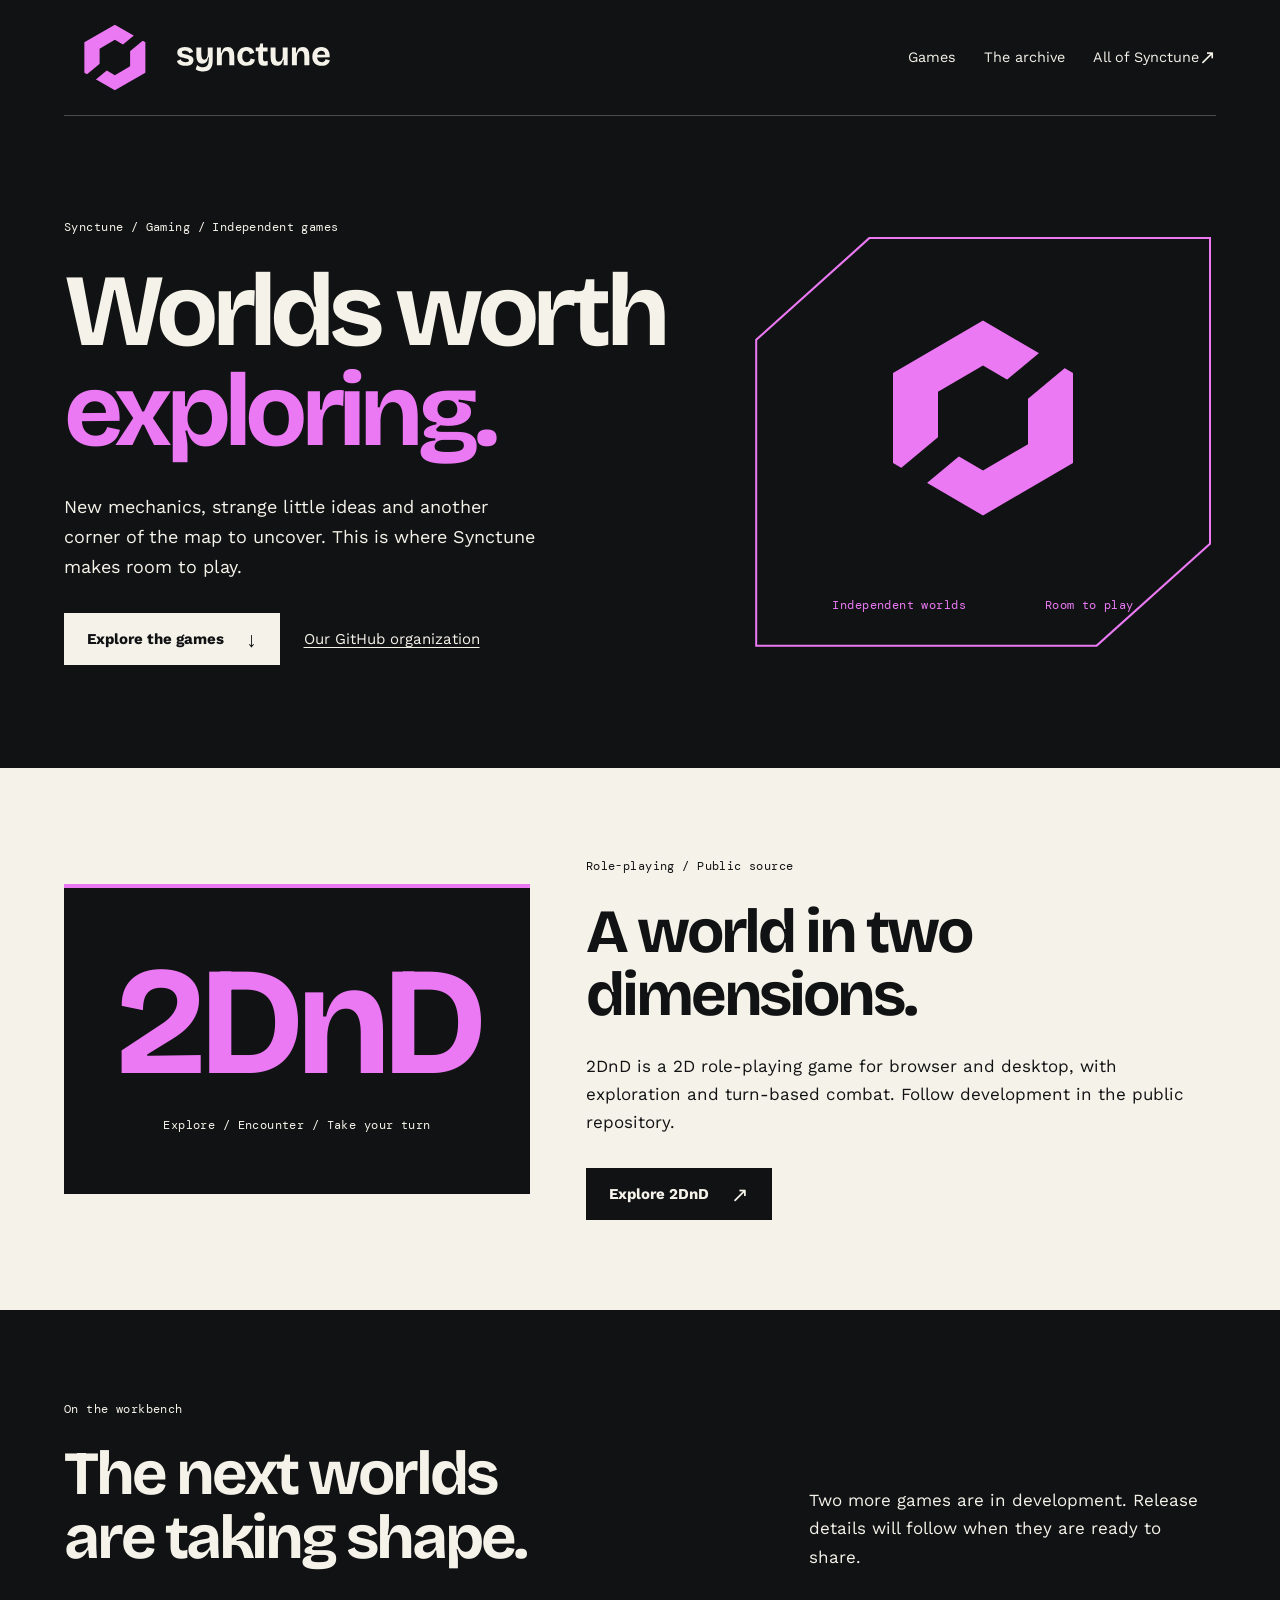
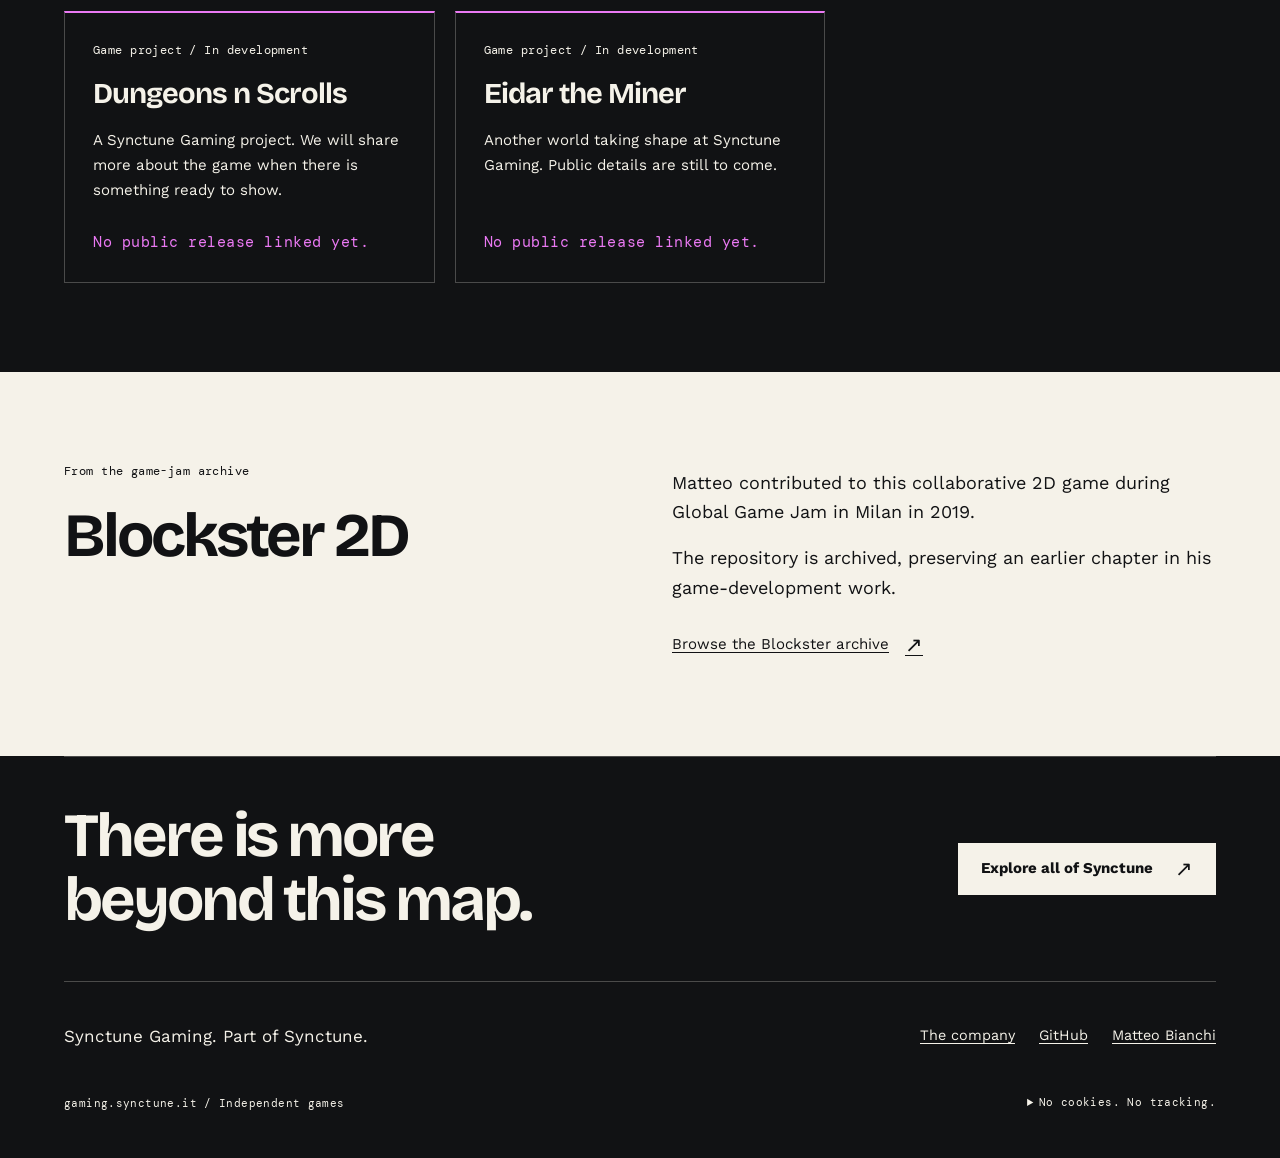
==== index.html @ dce4c758 "Build dependency-free Synctune Gaming website" ====
<!doctype html>
<html lang="en">
<head>
  <meta charset="utf-8">
  <meta name="viewport" content="width=device-width, initial-scale=1">
  <meta name="description" content="Explore Synctune Gaming: 2DnD, Dungeons n Scrolls, Eidar the Miner and independent game-development experiments.">
  <meta name="theme-color" content="#111214">
  <meta property="og:type" content="website">
  <meta property="og:title" content="Synctune Gaming | Worlds worth exploring">
  <meta property="og:description" content="Independent games, strange ideas and the next world taking shape. A branch of Synctune.">
  <meta property="og:url" content="https://gaming.synctune.it/">
  <meta property="og:image" content="https://gaming.synctune.it/assets/social.png">
  <meta property="og:image:alt" content="Synctune Gaming's orchid Rift symbol and wordmark.">
  <link rel="canonical" href="https://gaming.synctune.it/">
  <link rel="icon" href="assets/favicon.svg" type="image/svg+xml">
  <link rel="apple-touch-icon" href="assets/apple-touch-icon.png">
  <link rel="stylesheet" href="assets/styles.css">
  <link rel="stylesheet" href="assets/brand.css">
  <link rel="preload" href="assets/fonts/BricolageGrotesque-Bold.ttf" as="font" type="font/ttf" crossorigin>
  <title>Synctune Gaming | Worlds worth exploring</title>
</head>
<body>
  <a class="skip-link" href="#main">Skip to content</a>
  <header class="site-header wrap">
    <a class="brand" href="index.html"><img src="assets/logo.svg" alt="Synctune Gaming home" width="881" height="320"></a>
    <nav class="site-nav" aria-label="Main navigation"><a href="#games">Games</a><a href="#archive">The archive</a><a href="https://synctune.it">All of Synctune <span class="arrow" aria-hidden="true">&#8599;</span></a></nav>
  </header>
  <main id="main" tabindex="-1">
    <section class="branch-hero wrap" aria-labelledby="hero-title">
      <div class="hero-copy"><p class="eyebrow">Synctune / Gaming / Independent games</p><h1 id="hero-title">Worlds worth<br><span class="accent">exploring.</span></h1><p>New mechanics, strange little ideas and another corner of the map to uncover. This is where Synctune makes room to play.</p><div class="actions"><a class="button" href="#games">Explore the games <span class="arrow" aria-hidden="true">&#8595;</span></a><a class="text-link" href="https://github.com/synctune-gaming">Our GitHub organization</a></div></div>
      <div class="hero-art rift" aria-hidden="true"><img src="assets/symbol.svg" alt="" width="320" height="320"><div class="art-caption"><span>Independent worlds</span><span>Room to play</span></div></div>
    </section>
    <section id="games" class="section light" aria-labelledby="game-title">
      <div class="feature wrap">
        <div class="feature-art" aria-hidden="true"><span class="feature-type">2DnD</span><p class="meta">Explore / Encounter / Take your turn</p></div>
        <div class="feature-copy"><p class="eyebrow">Role-playing / Public source</p><h2 id="game-title">A world in two<br>dimensions.</h2><p>2DnD is a 2D role-playing game for browser and desktop, with exploration and turn-based combat. Follow development in the public repository.</p><div class="actions"><a class="button" href="https://github.com/mbianchidev/2dnd">Explore 2DnD <span class="arrow" aria-hidden="true">&#8599;</span></a></div></div>
      </div>
    </section>
    <section class="section wrap" aria-labelledby="development-title">
      <div class="section-heading"><div><p class="eyebrow">On the workbench</p><h2 id="development-title">The next worlds<br>are taking shape.</h2></div><p>Two more games are in development. Release details will follow when they are ready to share.</p></div>
      <div class="cards">
        <article class="card"><p class="meta">Game project / In development</p><h3>Dungeons n Scrolls</h3><p>A Synctune Gaming project. We will share more about the game when there is something ready to show.</p><p class="availability">No public release linked yet.</p></article>
        <article class="card"><p class="meta">Game project / In development</p><h3>Eidar the Miner</h3><p>Another world taking shape at Synctune Gaming. Public details are still to come.</p><p class="availability">No public release linked yet.</p></article>
      </div>
    </section>
    <section id="archive" class="section light" aria-labelledby="archive-title">
      <div class="split wrap"><div><p class="eyebrow">From the game-jam archive</p><h2 id="archive-title">Blockster 2D</h2></div><div class="split-copy"><p>Matteo contributed to this collaborative 2D game during Global Game Jam in Milan in 2019.</p><p>The repository is archived, preserving an earlier chapter in his game-development work.</p><a class="text-link" href="https://github.com/mbianchigaming/blockster-2d">Browse the Blockster archive <span class="arrow" aria-hidden="true">&#8599;</span></a></div></div>
    </section>
    <div class="contact-band wrap"><h2>There is more<br>beyond this map.</h2><a class="button" href="https://synctune.it/projects.html">Explore all of Synctune <span class="arrow" aria-hidden="true">&#8599;</span></a></div>
  </main>
  <footer class="site-footer wrap">
    <div class="footer-top"><p>Synctune Gaming. Part of Synctune.</p><nav class="footer-links" aria-label="Footer navigation"><a href="https://synctune.it">The company</a><a href="https://github.com/synctune-gaming">GitHub</a><a href="https://mbianchi.dev">Matteo Bianchi</a></nav></div>
    <div class="footer-bottom"><span>gaming.synctune.it / Independent games</span><details class="privacy"><summary>No cookies. No tracking.</summary><p>No analytics, cookies, embedded games or store widgets load here. Fonts and artwork are local. Hosting providers may process standard request data; linked project sites have their own privacy policies.</p></details></div>
  </footer>
</body>
</html>
---- assets/styles.css ----
@font-face {
  font-family: "Bricolage Grotesque";
  src: url("fonts/BricolageGrotesque-Bold.ttf") format("truetype");
  font-weight: 700;
  font-style: normal;
  font-display: swap;
}

@font-face {
  font-family: "Work Sans";
  src: url("fonts/WorkSans-Regular.ttf") format("truetype");
  font-weight: 400;
  font-style: normal;
  font-display: swap;
}

@font-face {
  font-family: "Work Sans";
  src: url("fonts/WorkSans-Bold.ttf") format("truetype");
  font-weight: 700;
  font-style: normal;
  font-display: swap;
}

@font-face {
  font-family: "DM Mono";
  src: url("fonts/DMMono-Regular.ttf") format("truetype");
  font-weight: 400;
  font-style: normal;
  font-display: swap;
}

:root {
  color-scheme: dark;
  --ink: #111214;
  --paper: #F5F2E9;
  --rule: rgb(245 242 233 / 25%);
  --gutter: clamp(20px, 5vw, 80px);
  font-family: "Work Sans", sans-serif;
  font-synthesis: none;
  color: var(--paper);
  background: var(--ink);
}

* { box-sizing: border-box; }

html { scroll-padding-top: 24px; }

body {
  margin: 0;
  font-size: 17px;
  line-height: 1.65;
}

::selection {
  color: var(--ink);
  background: var(--signal);
}

a {
  color: inherit;
  text-underline-offset: 0.22em;
  text-decoration-thickness: 1px;
}

:focus-visible {
  outline: 3px solid currentColor;
  outline-offset: 6px;
}

img {
  display: block;
  max-width: 100%;
  height: auto;
}

h1,
h2,
h3,
p,
figure { margin: 0; }

h1,
h2,
h3 {
  font-family: "Bricolage Grotesque", sans-serif;
  font-weight: 700;
  text-wrap: balance;
}

h1 {
  font-size: clamp(3.75rem, 8vw, 7.5rem);
  line-height: 0.98;
  letter-spacing: -0.065em;
}

h2 {
  font-size: clamp(2.4rem, 4.8vw, 4.5rem);
  line-height: 1.04;
  letter-spacing: -0.05em;
}

h3 {
  font-size: 1.8rem;
  line-height: 1.12;
  letter-spacing: -0.035em;
}

p { max-width: 62ch; }
p + p { margin-top: 1rem; }

.wrap {
  width: min(1280px, calc(100% - var(--gutter) * 2));
  margin-inline: auto;
}

.skip-link {
  position: absolute;
  z-index: 10;
  top: 12px;
  left: var(--gutter);
  padding: 12px 20px;
  color: var(--ink);
  background: var(--paper);
  transform: translateY(-160%);
}

.skip-link:focus { transform: none; }

.site-header {
  display: flex;
  justify-content: space-between;
  align-items: center;
  gap: 20px;
  min-height: 116px;
  border-bottom: 1px solid var(--rule);
}

.brand {
  display: block;
  flex: 0 0 auto;
  width: 280px;
}

.site-nav {
  display: flex;
  flex-wrap: wrap;
  align-items: center;
  gap: 8px 28px;
}

.site-nav a,
.footer-links a {
  display: inline-flex;
  align-items: center;
  min-height: 44px;
  font-size: 0.9rem;
}

.site-nav a { text-decoration: none; }
.site-nav a:hover { color: var(--signal); text-decoration: underline; }

.eyebrow,
.meta,
.art-caption,
.availability,
.footer-bottom {
  font-family: "DM Mono", monospace;
  font-size: 0.75rem;
  font-weight: 400;
  letter-spacing: 0.035em;
  line-height: 1.6;
}

.eyebrow { margin-bottom: 24px; }
.accent { color: var(--signal); }

.branch-hero {
  display: grid;
  grid-template-columns: 1.15fr 0.85fr;
  align-items: center;
  gap: 56px;
  padding-block: clamp(56px, 8vw, 112px);
}

.hero-copy > p:not(.eyebrow) {
  max-width: 44ch;
  margin-top: 30px;
  font-size: 1.125rem;
}

.actions {
  display: flex;
  align-items: center;
  flex-wrap: wrap;
  gap: 12px 24px;
  margin-top: 32px;
}

.button {
  display: inline-flex;
  align-items: center;
  justify-content: center;
  gap: 22px;
  min-height: 52px;
  padding: 12px 22px;
  border: 1px solid var(--paper);
  color: var(--ink);
  background: var(--paper);
  font-size: 0.94rem;
  font-weight: 700;
  line-height: 1.4;
  text-decoration: none;
}

.button:hover {
  border-color: var(--signal);
  background: var(--signal);
}

.light .button {
  border-color: var(--ink);
  color: var(--paper);
  background: var(--ink);
}

.light .button:hover {
  color: var(--ink);
  background: var(--paper);
}

.text-link {
  display: inline-flex;
  align-items: center;
  gap: 16px;
  min-height: 44px;
  font-size: 0.94rem;
}

.arrow {
  display: inline-block;
  flex: 0 0 auto;
  font-family: sans-serif;
  font-size: 1.4em;
  line-height: 1;
}

.hero-art {
  position: relative;
  display: flex;
  flex-direction: column;
  align-items: center;
  justify-content: center;
  min-height: 420px;
  padding: 32px;
  border-block: 1px solid var(--rule);
  isolation: isolate;
}

.hero-art > img {
  z-index: 1;
  width: min(100%, 300px);
}

.art-caption {
  z-index: 1;
  display: flex;
  justify-content: space-between;
  flex-wrap: wrap;
  gap: 12px;
  width: 100%;
  margin-top: 28px;
}

.section { padding-block: clamp(56px, 7vw, 96px); }

.light {
  color-scheme: light;
  --rule: rgb(17 18 20 / 25%);
  color: var(--ink);
  background: var(--paper);
}

.section-heading {
  display: flex;
  align-items: end;
  justify-content: space-between;
  gap: 32px;
  margin-bottom: 40px;
}

.section-heading h2 { max-width: 17ch; }
.section-heading > p { max-width: 37ch; }

.feature {
  display: grid;
  grid-template-columns: 0.85fr 1.15fr;
  align-items: center;
  gap: 56px;
}

.feature-art {
  display: flex;
  flex-direction: column;
  align-items: center;
  justify-content: center;
  min-height: 310px;
  padding: 32px;
  border-top: 4px solid var(--signal);
  color: var(--paper);
  background: var(--ink);
}

.feature-art img { width: 180px; }
.feature-art .meta { margin-top: 16px; }

.feature-type {
  color: var(--signal);
  font-family: "Bricolage Grotesque", sans-serif;
  font-size: clamp(5rem, 12vw, 10rem);
  line-height: 1;
  letter-spacing: -0.07em;
}

.feature-copy h2 { margin-bottom: 24px; }
.feature-copy .meta { margin-bottom: 16px; }

.cards {
  display: grid;
  grid-template-columns: repeat(3, minmax(0, 1fr));
  gap: 20px;
}

.card {
  display: flex;
  flex-direction: column;
  align-items: start;
  gap: 18px;
  min-height: 272px;
  padding: 28px;
  border: 1px solid var(--rule);
  border-top: 2px solid var(--signal);
}

.card h3 { overflow-wrap: anywhere; }
.card p:not(.meta) { font-size: 0.94rem; }
.card > a,
.card > .availability { margin-top: auto; }
.availability { padding-top: 8px; color: var(--signal); }
.light .availability { color: var(--ink); }

.split {
  display: grid;
  grid-template-columns: 1fr 1fr;
  gap: 64px;
  align-items: start;
}

.split h2 { max-width: 14ch; }
.split-copy { padding-top: 6px; }
.split-copy > p { font-size: 1.125rem; }
.split-copy .text-link { margin-top: 20px; }

.note {
  margin-top: 36px;
  padding-left: 24px;
  border-left: 2px solid var(--signal);
  font-size: 0.875rem;
}

.service-list {
  display: grid;
  grid-template-columns: 1fr 1fr;
  gap: 0 40px;
  padding: 0;
  margin: 32px 0 0;
  list-style: none;
}

.service-list li {
  padding-block: 18px;
  border-top: 1px solid var(--rule);
}

.service-list strong {
  display: block;
  font-family: "Bricolage Grotesque", sans-serif;
  font-size: 1.25rem;
  line-height: 1.3;
}

.service-list span { display: block; margin-top: 8px; font-size: 0.94rem; }

.contact-band {
  display: flex;
  align-items: center;
  flex-wrap: wrap;
  justify-content: space-between;
  gap: 32px;
  padding-block: 48px;
  border-top: 1px solid var(--rule);
}

.contact-band h2 { max-width: 17ch; }

.site-footer {
  padding-block: 32px;
  border-top: 1px solid var(--rule);
}

.footer-top,
.footer-bottom {
  display: flex;
  flex-wrap: wrap;
  justify-content: space-between;
  align-items: center;
  gap: 16px 32px;
}

.footer-top { margin-bottom: 24px; }
.footer-links { display: flex; flex-wrap: wrap; gap: 4px 24px; }
.footer-bottom { font-size: 0.6875rem; }
.footer-bottom > a { display: inline-flex; align-items: center; min-height: 44px; }

.privacy { max-width: 65ch; }
.privacy summary { cursor: pointer; min-height: 44px; padding-block: 12px; }
.privacy p { margin-block: 8px 20px; font-family: "Work Sans", sans-serif; font-size: 0.875rem; letter-spacing: normal; }

@media (max-width: 1000px) {
  .branch-hero { gap: 32px; }
  h1 { font-size: clamp(3.5rem, 8vw, 6rem); }
  .hero-art { min-height: 350px; padding: 20px; }
  .cards { grid-template-columns: repeat(2, minmax(0, 1fr)); }
  .feature { gap: 32px; }
  .split { gap: 32px; }
}

@media (max-width: 700px) {
  .site-header { flex-direction: column; align-items: start; gap: 0; padding-bottom: 16px; }
  .brand { width: 248px; margin-left: -8px; }
  .site-nav { width: 100%; justify-content: space-between; gap: 8px 16px; }
  .site-nav a { font-size: 0.875rem; }
  .branch-hero { grid-template-columns: 1fr; gap: 44px; }
  h1 { font-size: clamp(3.5rem, 12.5vw, 5.5rem); }
  .hero-art { min-height: 320px; }
  .hero-art > img { width: 220px; }
  .cards,
  .feature,
  .split,
  .service-list { grid-template-columns: 1fr; }
  .section-heading { flex-direction: column; align-items: start; }
  .feature-art { min-height: 260px; }
  .card { min-height: 230px; }
  .contact-band .button { max-width: 100%; }
}

@media (prefers-reduced-motion: no-preference) {
  .button { transition: background-color 160ms ease, border-color 160ms ease; }
}

@media print {
  :root { color-scheme: light; color: #111214; background: white; }
  .site-header, .site-footer, .hero-art { display: none; }
  .branch-hero { display: block; }
  .accent, .availability { color: #111214; }
  .cards { grid-template-columns: 1fr 1fr; }
  .card { break-inside: avoid; border-color: #111214; }
}
---- assets/brand.css ----
:root { --signal: #EB79F4; }

.rift { border: 0; }

.rift::before,
.rift::after {
  content: "";
  position: absolute;
  z-index: -1;
  inset: 5px;
  background: var(--signal);
  clip-path: polygon(25% 0, 100% 0, 100% 75%, 75% 100%, 0 100%, 0 25%);
}

.rift::after {
  inset: 7px;
  background: var(--ink);
}

.rift .art-caption { max-width: 75%; color: var(--signal); }
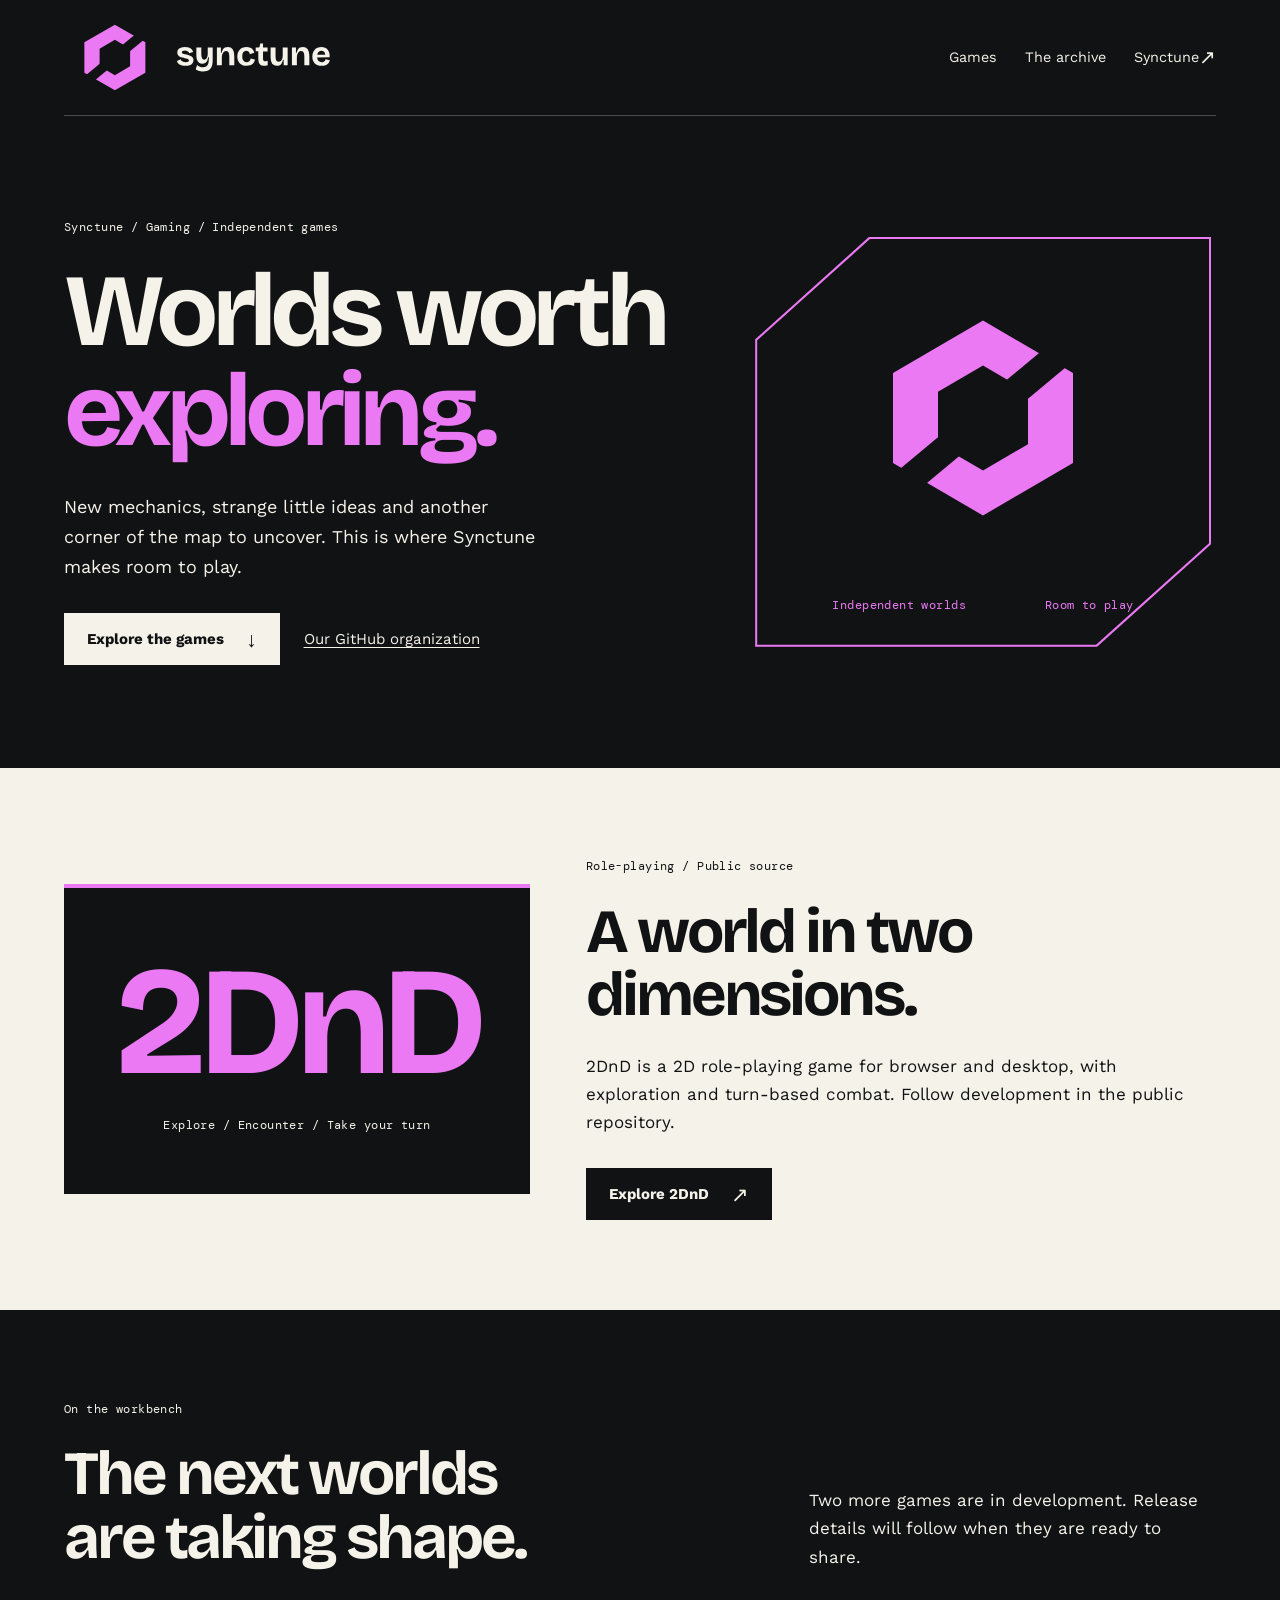
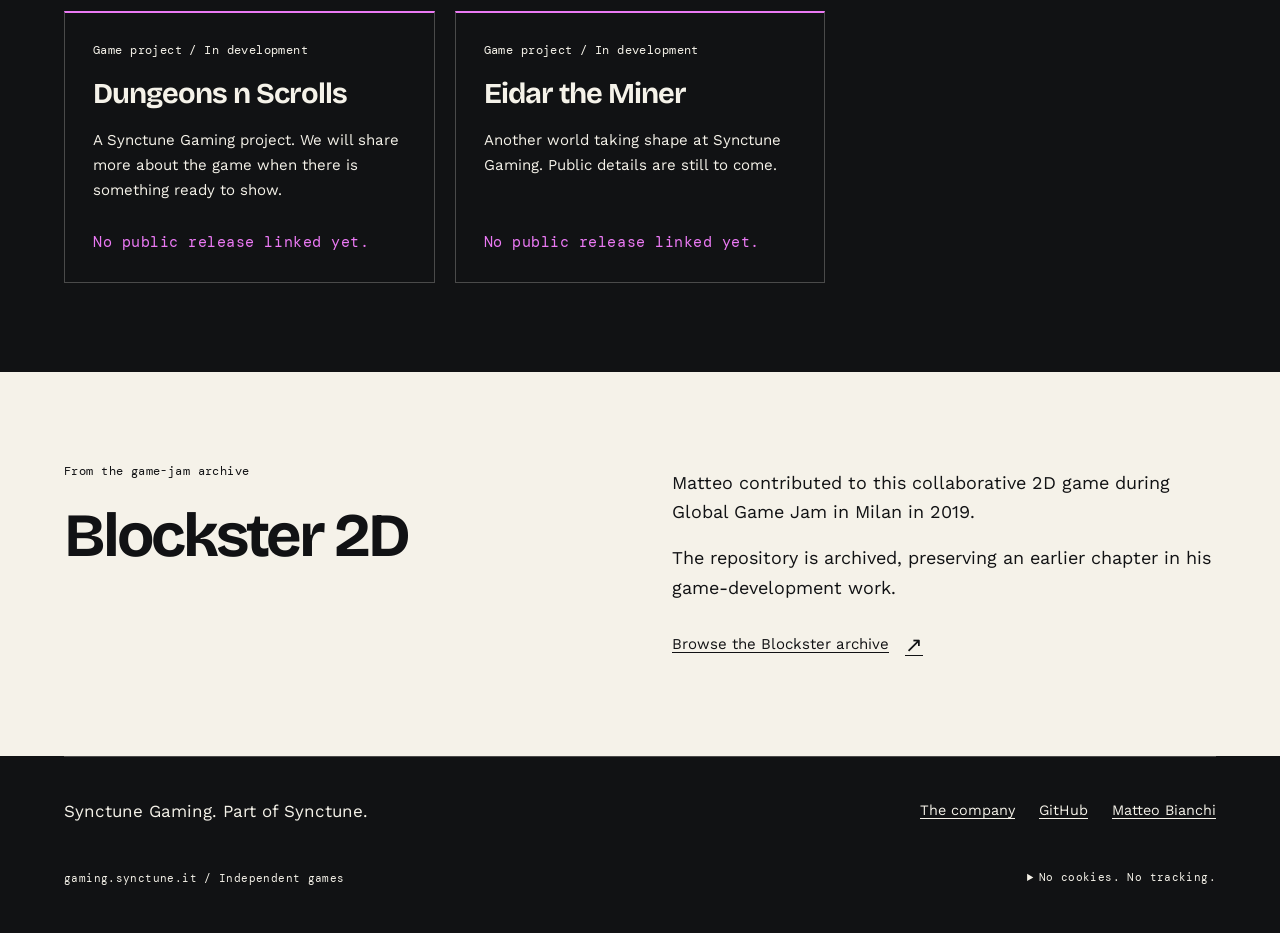
==== commit fc88bff7: "Keep branch website focused on its own work" ====
--- a/index.html
+++ b/index.html
@@ -23,7 +23,7 @@
   <a class="skip-link" href="#main">Skip to content</a>
   <header class="site-header wrap">
     <a class="brand" href="index.html"><img src="assets/logo.svg" alt="Synctune Gaming home" width="881" height="320"></a>
-    <nav class="site-nav" aria-label="Main navigation"><a href="#games">Games</a><a href="#archive">The archive</a><a href="https://synctune.it">All of Synctune <span class="arrow" aria-hidden="true">&#8599;</span></a></nav>
+    <nav class="site-nav" aria-label="Main navigation"><a href="#games">Games</a><a href="#archive">The archive</a><a href="https://synctune.it">Synctune <span class="arrow" aria-hidden="true">&#8599;</span></a></nav>
   </header>
   <main id="main" tabindex="-1">
     <section class="branch-hero wrap" aria-labelledby="hero-title">
@@ -46,7 +46,6 @@
     <section id="archive" class="section light" aria-labelledby="archive-title">
       <div class="split wrap"><div><p class="eyebrow">From the game-jam archive</p><h2 id="archive-title">Blockster 2D</h2></div><div class="split-copy"><p>Matteo contributed to this collaborative 2D game during Global Game Jam in Milan in 2019.</p><p>The repository is archived, preserving an earlier chapter in his game-development work.</p><a class="text-link" href="https://github.com/mbianchigaming/blockster-2d">Browse the Blockster archive <span class="arrow" aria-hidden="true">&#8599;</span></a></div></div>
     </section>
-    <div class="contact-band wrap"><h2>There is more<br>beyond this map.</h2><a class="button" href="https://synctune.it/projects.html">Explore all of Synctune <span class="arrow" aria-hidden="true">&#8599;</span></a></div>
   </main>
   <footer class="site-footer wrap">
     <div class="footer-top"><p>Synctune Gaming. Part of Synctune.</p><nav class="footer-links" aria-label="Footer navigation"><a href="https://synctune.it">The company</a><a href="https://github.com/synctune-gaming">GitHub</a><a href="https://mbianchi.dev">Matteo Bianchi</a></nav></div>
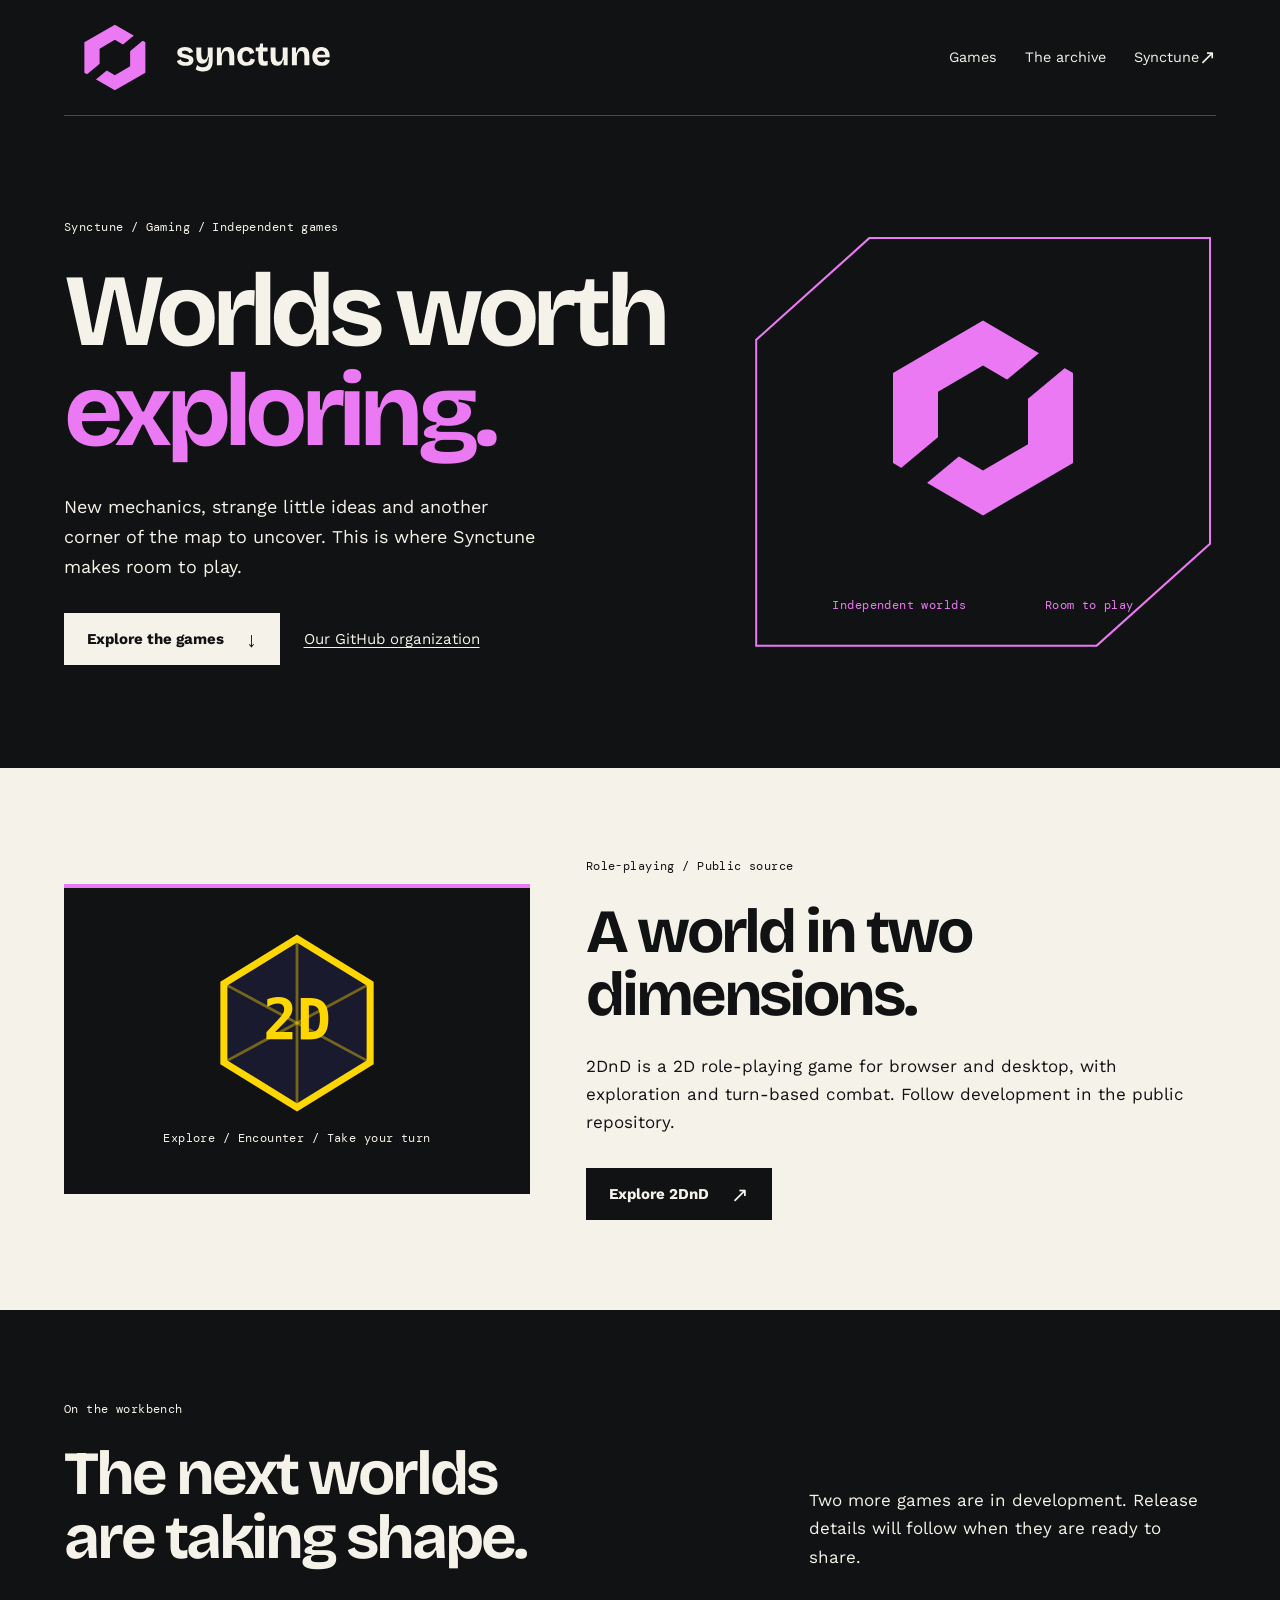
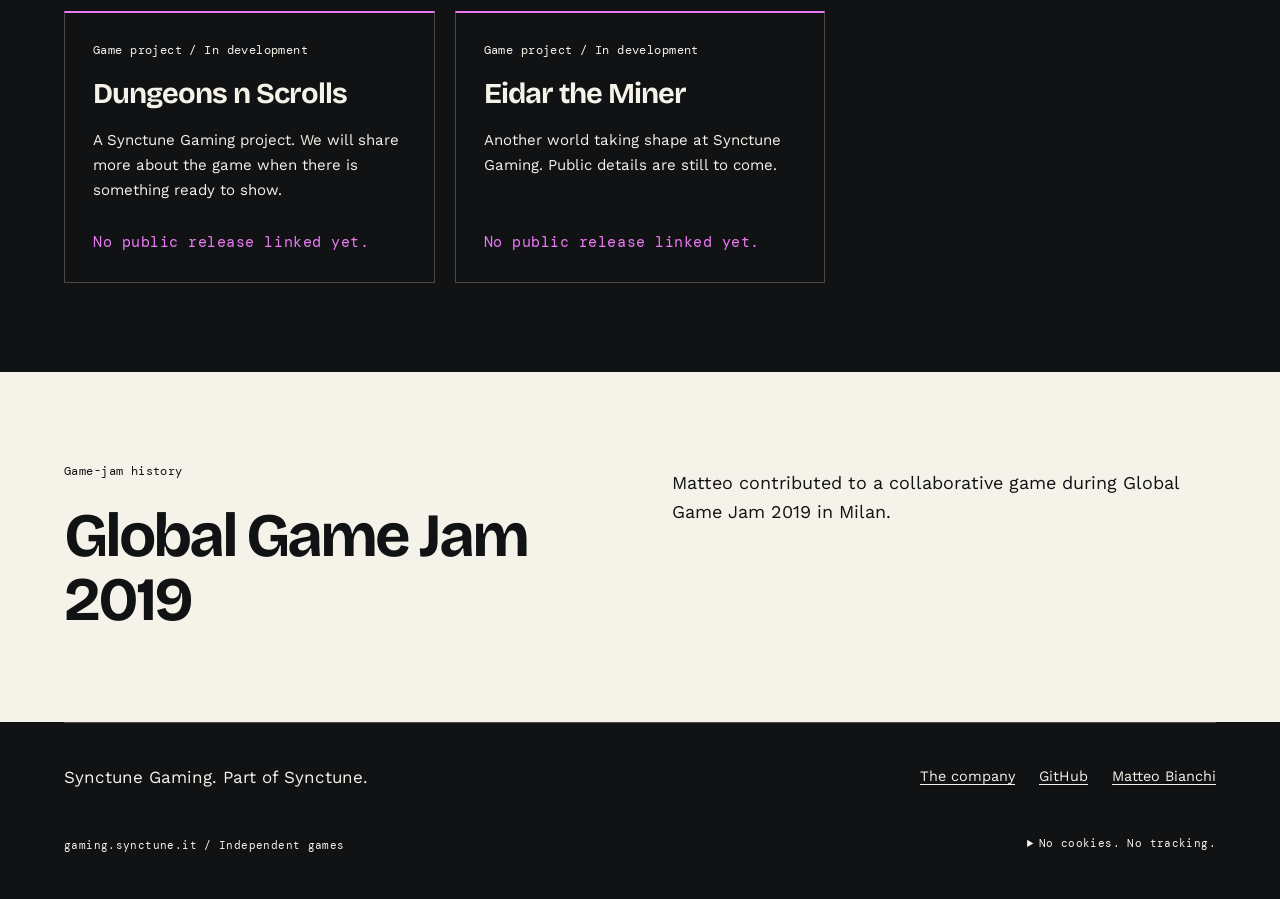
==== commit 0b8510a1: "Use the 2DnD logo and keep GGJ 2019 history" ====
--- a/index.html
+++ b/index.html
@@ -32,7 +32,7 @@
     </section>
     <section id="games" class="section light" aria-labelledby="game-title">
       <div class="feature wrap">
-        <div class="feature-art" aria-hidden="true"><span class="feature-type">2DnD</span><p class="meta">Explore / Encounter / Take your turn</p></div>
+        <div class="feature-art" aria-hidden="true"><img src="assets/projects/2dnd.svg" alt="" width="64" height="64"><p class="meta">Explore / Encounter / Take your turn</p></div>
         <div class="feature-copy"><p class="eyebrow">Role-playing / Public source</p><h2 id="game-title">A world in two<br>dimensions.</h2><p>2DnD is a 2D role-playing game for browser and desktop, with exploration and turn-based combat. Follow development in the public repository.</p><div class="actions"><a class="button" href="https://github.com/mbianchidev/2dnd">Explore 2DnD <span class="arrow" aria-hidden="true">&#8599;</span></a></div></div>
       </div>
     </section>
@@ -44,7 +44,7 @@
       </div>
     </section>
     <section id="archive" class="section light" aria-labelledby="archive-title">
-      <div class="split wrap"><div><p class="eyebrow">From the game-jam archive</p><h2 id="archive-title">Blockster 2D</h2></div><div class="split-copy"><p>Matteo contributed to this collaborative 2D game during Global Game Jam in Milan in 2019.</p><p>The repository is archived, preserving an earlier chapter in his game-development work.</p><a class="text-link" href="https://github.com/mbianchigaming/blockster-2d">Browse the Blockster archive <span class="arrow" aria-hidden="true">&#8599;</span></a></div></div>
+      <div class="split wrap"><div><p class="eyebrow">Game-jam history</p><h2 id="archive-title">Global Game Jam<br>2019</h2></div><div class="split-copy"><p>Matteo contributed to a collaborative game during Global Game Jam 2019 in Milan.</p></div></div>
     </section>
   </main>
   <footer class="site-footer wrap">
--- a/assets/styles.css
+++ b/assets/styles.css
@@ -313,14 +313,6 @@
 
 .feature-art img { width: 180px; }
 .feature-art .meta { margin-top: 16px; }
-
-.feature-type {
-  color: var(--signal);
-  font-family: "Bricolage Grotesque", sans-serif;
-  font-size: clamp(5rem, 12vw, 10rem);
-  line-height: 1;
-  letter-spacing: -0.07em;
-}
 
 .feature-copy h2 { margin-bottom: 24px; }
 .feature-copy .meta { margin-bottom: 16px; }
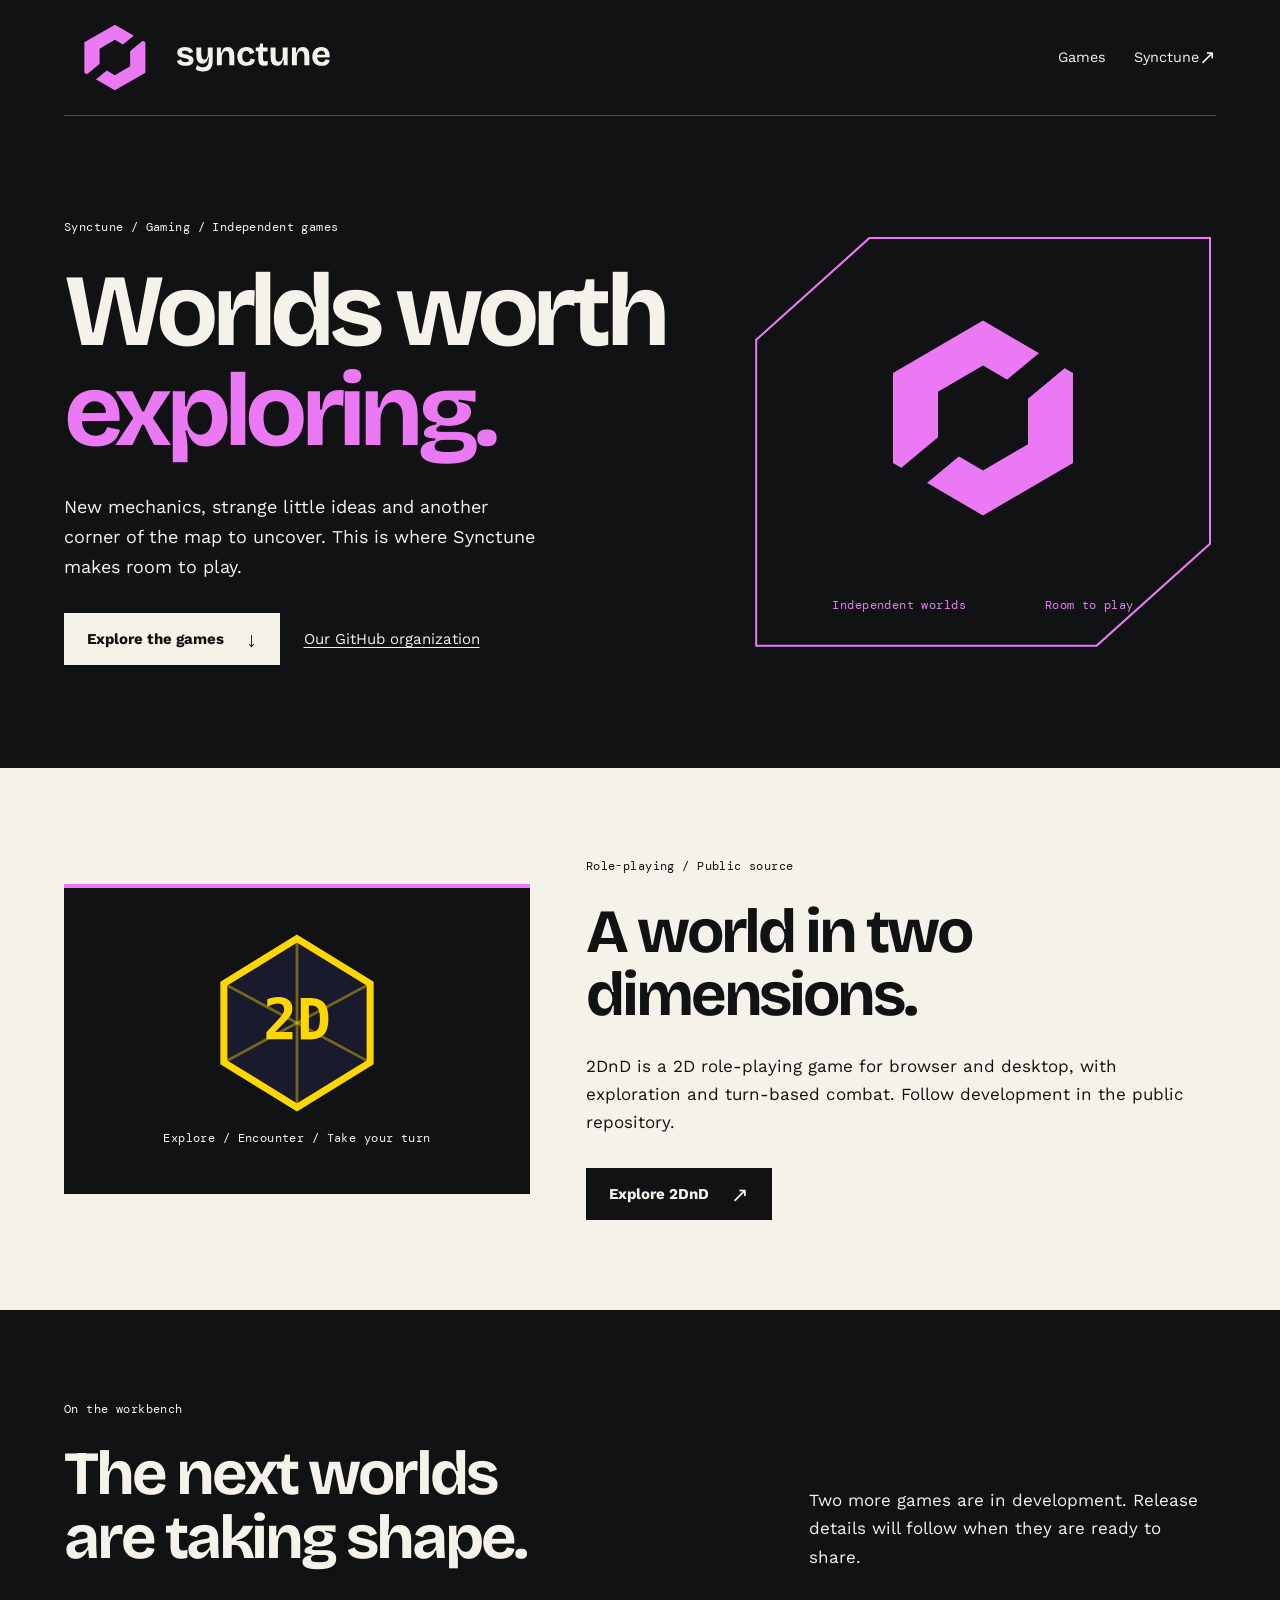
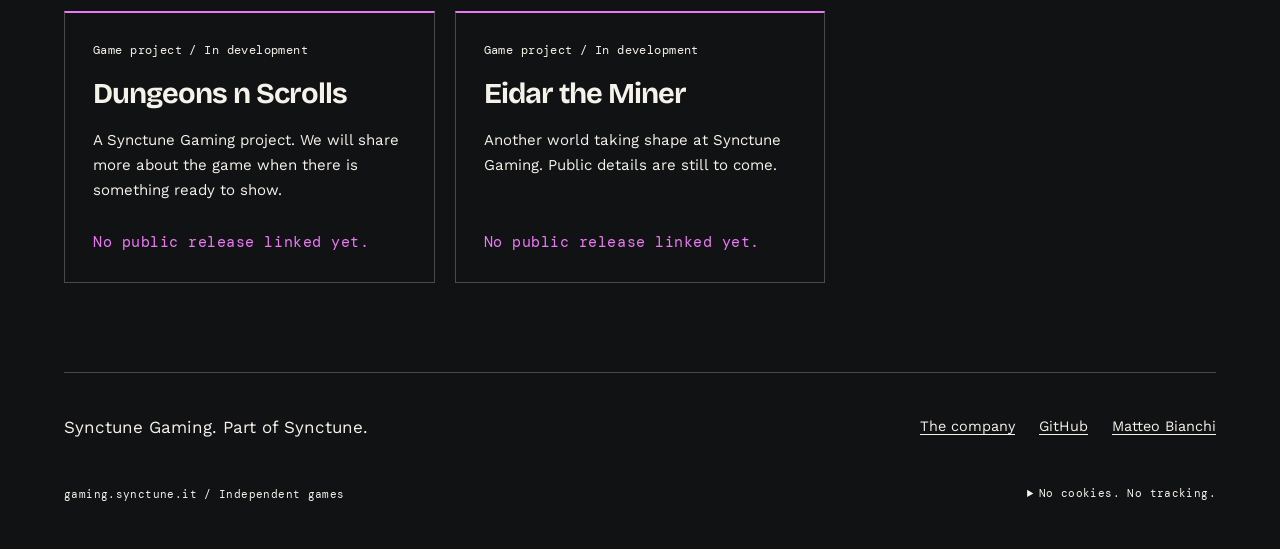
==== commit 1f58f328: "Remove Game Jam section from Gaming site" ====
--- a/index.html
+++ b/index.html
@@ -23,7 +23,7 @@
   <a class="skip-link" href="#main">Skip to content</a>
   <header class="site-header wrap">
     <a class="brand" href="index.html"><img src="assets/logo.svg" alt="Synctune Gaming home" width="881" height="320"></a>
-    <nav class="site-nav" aria-label="Main navigation"><a href="#games">Games</a><a href="#archive">The archive</a><a href="https://synctune.it">Synctune <span class="arrow" aria-hidden="true">&#8599;</span></a></nav>
+    <nav class="site-nav" aria-label="Main navigation"><a href="#games">Games</a><a href="https://synctune.it">Synctune <span class="arrow" aria-hidden="true">&#8599;</span></a></nav>
   </header>
   <main id="main" tabindex="-1">
     <section class="branch-hero wrap" aria-labelledby="hero-title">
@@ -43,9 +43,6 @@
         <article class="card"><p class="meta">Game project / In development</p><h3>Eidar the Miner</h3><p>Another world taking shape at Synctune Gaming. Public details are still to come.</p><p class="availability">No public release linked yet.</p></article>
       </div>
     </section>
-    <section id="archive" class="section light" aria-labelledby="archive-title">
-      <div class="split wrap"><div><p class="eyebrow">Game-jam history</p><h2 id="archive-title">Global Game Jam<br>2019</h2></div><div class="split-copy"><p>Matteo contributed to a collaborative game during Global Game Jam 2019 in Milan.</p></div></div>
-    </section>
   </main>
   <footer class="site-footer wrap">
     <div class="footer-top"><p>Synctune Gaming. Part of Synctune.</p><nav class="footer-links" aria-label="Footer navigation"><a href="https://synctune.it">The company</a><a href="https://github.com/synctune-gaming">GitHub</a><a href="https://mbianchi.dev">Matteo Bianchi</a></nav></div>
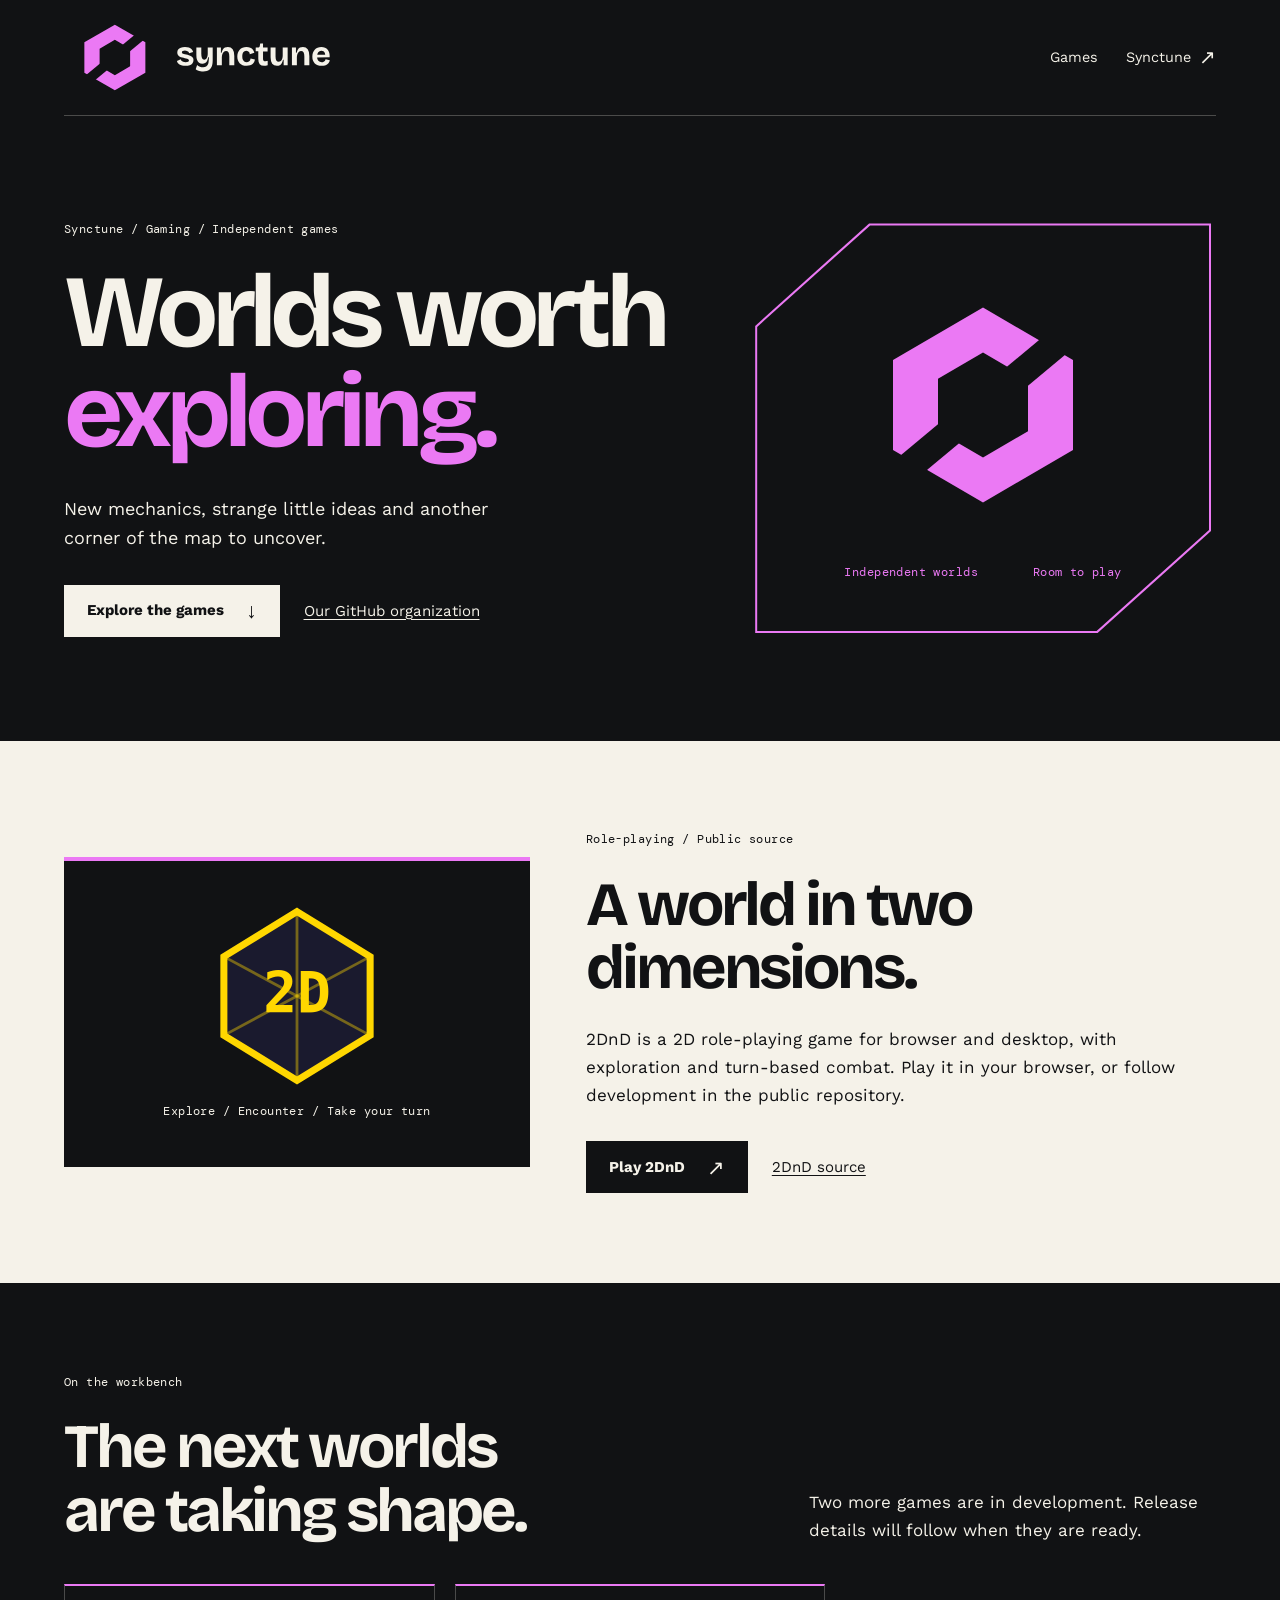
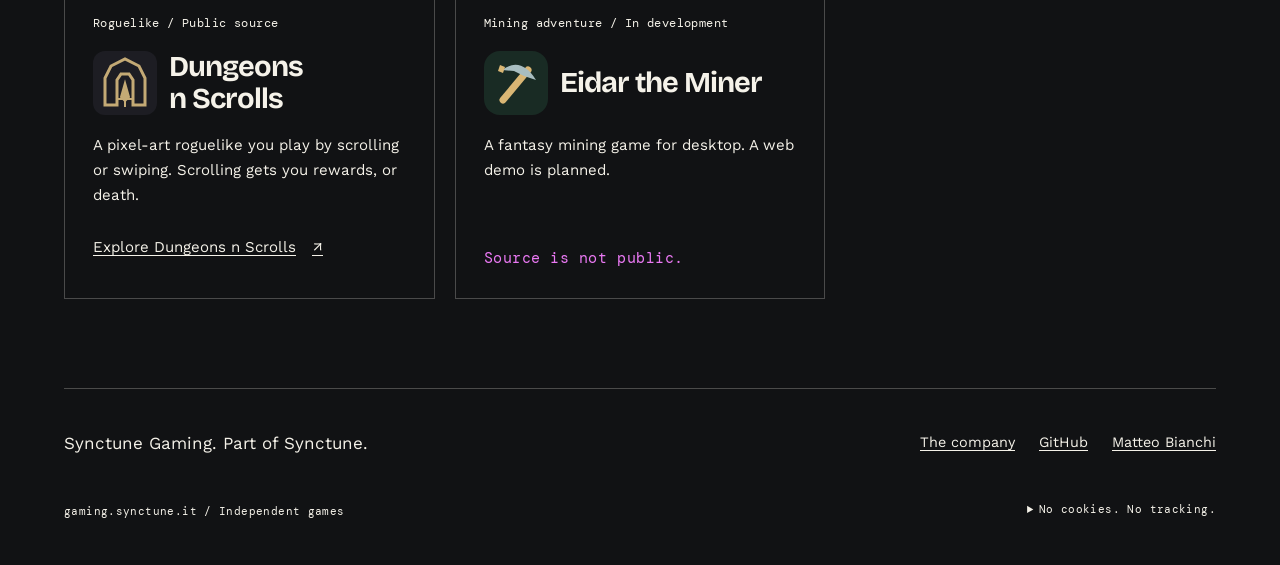
==== commit af62310e: "Show Dungeons n Scrolls as public and add the game marks Dungeons n Scrolls is public now. Show it a" ====
--- a/index.html
+++ b/index.html
@@ -27,20 +27,20 @@
   </header>
   <main id="main" tabindex="-1">
     <section class="branch-hero wrap" aria-labelledby="hero-title">
-      <div class="hero-copy"><p class="eyebrow">Synctune / Gaming / Independent games</p><h1 id="hero-title">Worlds worth<br><span class="accent">exploring.</span></h1><p>New mechanics, strange little ideas and another corner of the map to uncover. This is where Synctune makes room to play.</p><div class="actions"><a class="button" href="#games">Explore the games <span class="arrow" aria-hidden="true">&#8595;</span></a><a class="text-link" href="https://github.com/synctune-gaming">Our GitHub organization</a></div></div>
+      <div class="hero-copy"><p class="eyebrow">Synctune / Gaming / Independent games</p><h1 id="hero-title">Worlds worth<br><span class="accent">exploring.</span></h1><p>New mechanics, strange little ideas and another corner of the map to uncover.</p><div class="actions"><a class="button" href="#games">Explore the games <span class="arrow" aria-hidden="true">&#8595;</span></a><a class="text-link" href="https://github.com/synctune-gaming">Our GitHub organization</a></div></div>
       <div class="hero-art rift" aria-hidden="true"><img src="assets/symbol.svg" alt="" width="320" height="320"><div class="art-caption"><span>Independent worlds</span><span>Room to play</span></div></div>
     </section>
     <section id="games" class="section light" aria-labelledby="game-title">
       <div class="feature wrap">
         <div class="feature-art" aria-hidden="true"><img src="assets/projects/2dnd.svg" alt="" width="64" height="64"><p class="meta">Explore / Encounter / Take your turn</p></div>
-        <div class="feature-copy"><p class="eyebrow">Role-playing / Public source</p><h2 id="game-title">A world in two<br>dimensions.</h2><p>2DnD is a 2D role-playing game for browser and desktop, with exploration and turn-based combat. Follow development in the public repository.</p><div class="actions"><a class="button" href="https://github.com/mbianchidev/2dnd">Explore 2DnD <span class="arrow" aria-hidden="true">&#8599;</span></a></div></div>
+        <div class="feature-copy"><p class="eyebrow">Role-playing / Public source</p><h2 id="game-title">A world in two<br>dimensions.</h2><p>2DnD is a 2D role-playing game for browser and desktop, with exploration and turn-based combat. Play it in your browser, or follow development in the public repository.</p><div class="actions"><a class="button" href="https://2dnd.mbianchi.dev/">Play 2DnD <span class="arrow" aria-hidden="true">&#8599;</span></a><a class="text-link" href="https://github.com/mbianchidev/2dnd">2DnD source</a></div></div>
       </div>
     </section>
     <section class="section wrap" aria-labelledby="development-title">
-      <div class="section-heading"><div><p class="eyebrow">On the workbench</p><h2 id="development-title">The next worlds<br>are taking shape.</h2></div><p>Two more games are in development. Release details will follow when they are ready to share.</p></div>
+      <div class="section-heading"><div><p class="eyebrow">On the workbench</p><h2 id="development-title">The next worlds<br>are taking shape.</h2></div><p>Two more games are in development. Release details will follow when they are ready.</p></div>
       <div class="cards">
-        <article class="card"><p class="meta">Game project / In development</p><h3>Dungeons n Scrolls</h3><p>A Synctune Gaming project. We will share more about the game when there is something ready to show.</p><p class="availability">No public release linked yet.</p></article>
-        <article class="card"><p class="meta">Game project / In development</p><h3>Eidar the Miner</h3><p>Another world taking shape at Synctune Gaming. Public details are still to come.</p><p class="availability">No public release linked yet.</p></article>
+        <article class="card"><p class="meta">Roguelike / Public source</p><div class="project-title"><img src="assets/projects/dungeons-n-scrolls.svg" alt="" width="64" height="64" loading="lazy"><h3>Dungeons n Scrolls</h3></div><p>A pixel-art roguelike you play by scrolling or swiping. Scrolling gets you rewards, or death.</p><a class="text-link" href="https://github.com/synctune-gaming/dungeons-n-scrolls">Explore Dungeons n Scrolls <span aria-hidden="true">&#8599;</span></a></article>
+        <article class="card"><p class="meta">Mining adventure / In development</p><div class="project-title"><img src="assets/projects/eidar-the-miner.svg" alt="" width="64" height="64" loading="lazy"><h3>Eidar the Miner</h3></div><p>A fantasy mining game for desktop. A web demo is planned.</p><p class="availability">Source is not public.</p></article>
       </div>
     </section>
   </main>
--- a/assets/styles.css
+++ b/assets/styles.css
@@ -157,7 +157,7 @@
   font-size: 0.9rem;
 }
 
-.site-nav a { text-decoration: none; }
+.site-nav a { gap: 8px; text-decoration: none; }
 .site-nav a:hover { color: var(--signal); text-decoration: underline; }
 
 .eyebrow,
@@ -335,6 +335,21 @@
 }
 
 .card h3 { overflow-wrap: anywhere; }
+.project-title {
+  display: flex;
+  align-items: center;
+  gap: 12px;
+  min-width: 0;
+}
+
+.project-title img {
+  flex: 0 0 64px;
+  width: 64px;
+  height: 64px;
+  object-fit: contain;
+  background: var(--ink);
+}
+
 .card p:not(.meta) { font-size: 0.94rem; }
 .card > a,
 .card > .availability { margin-top: auto; }
--- a/assets/brand.css
+++ b/assets/brand.css
@@ -17,4 +17,9 @@
   background: var(--ink);
 }
 
-.rift .art-caption { max-width: 75%; color: var(--signal); }
+.rift .art-caption {
+  max-width: 75%;
+  padding-inline: 12px;
+  color: var(--signal);
+  transform: translateY(-20px);
+}
